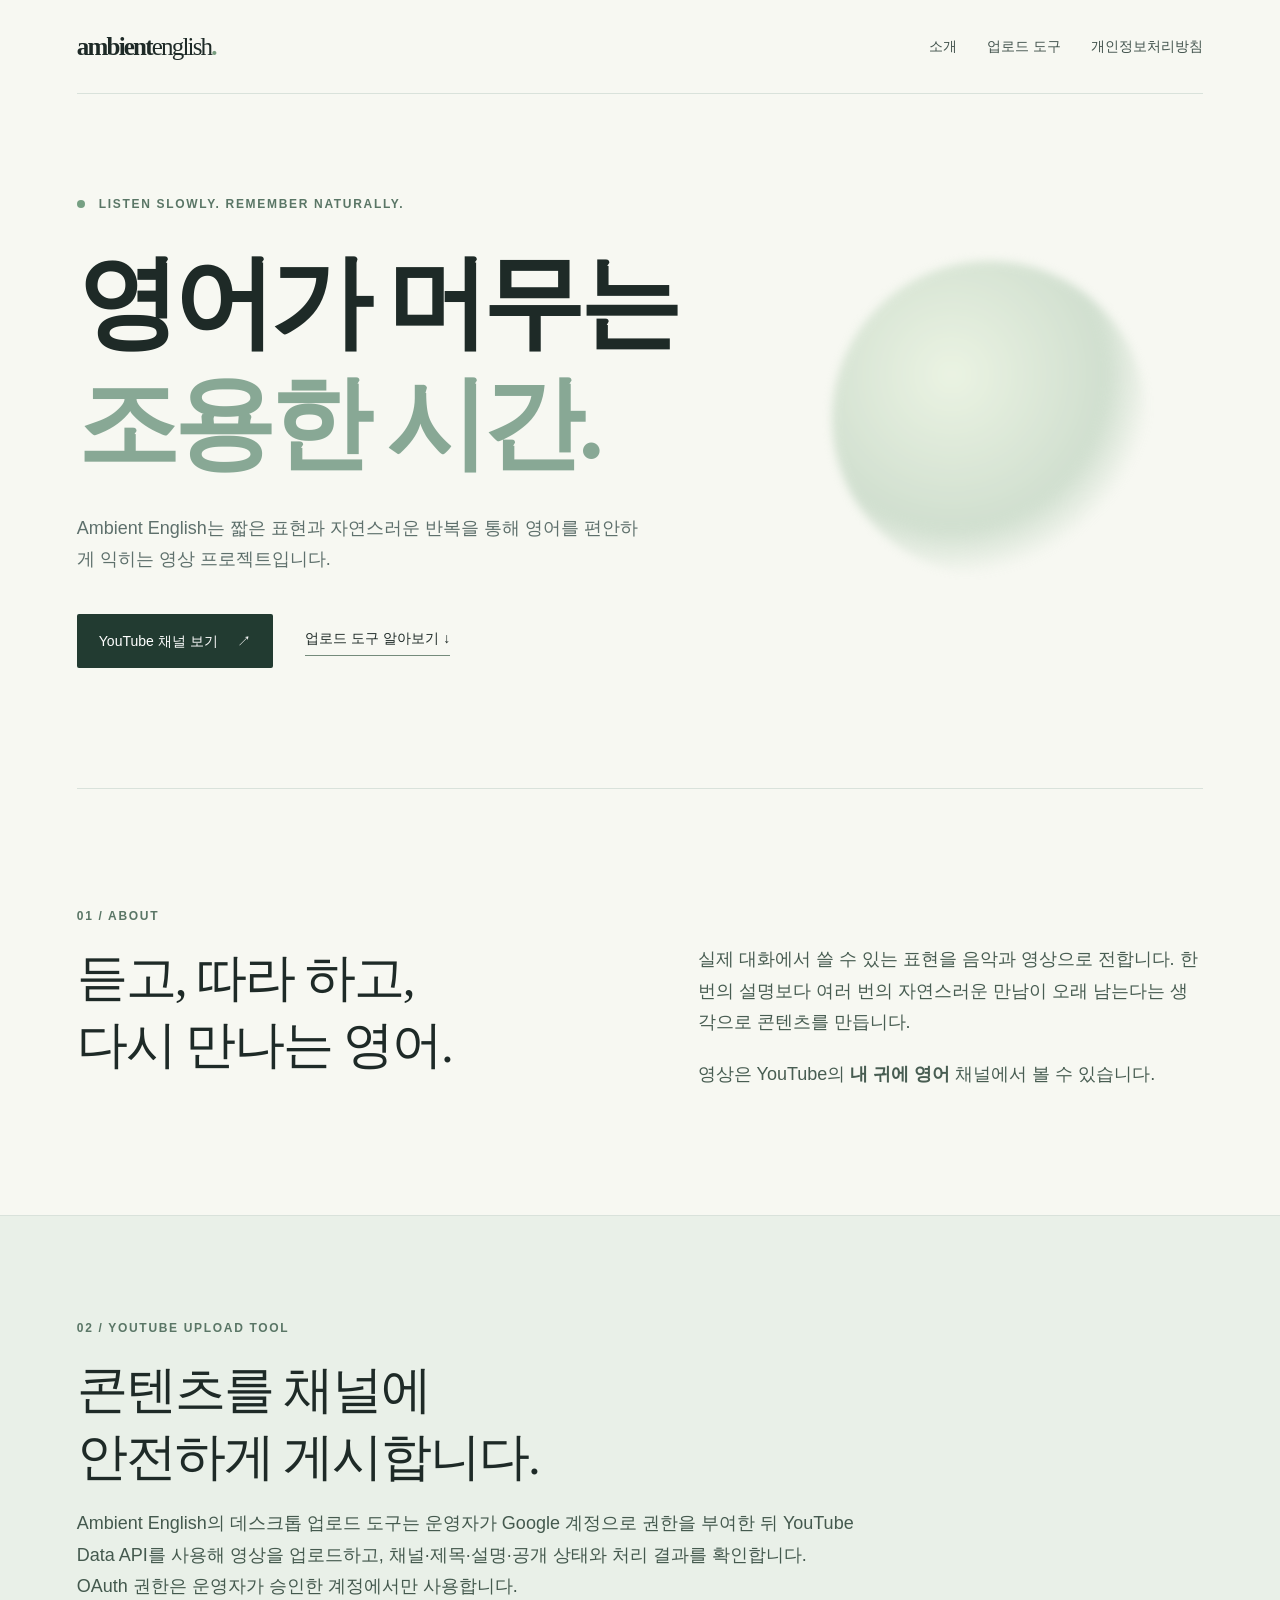
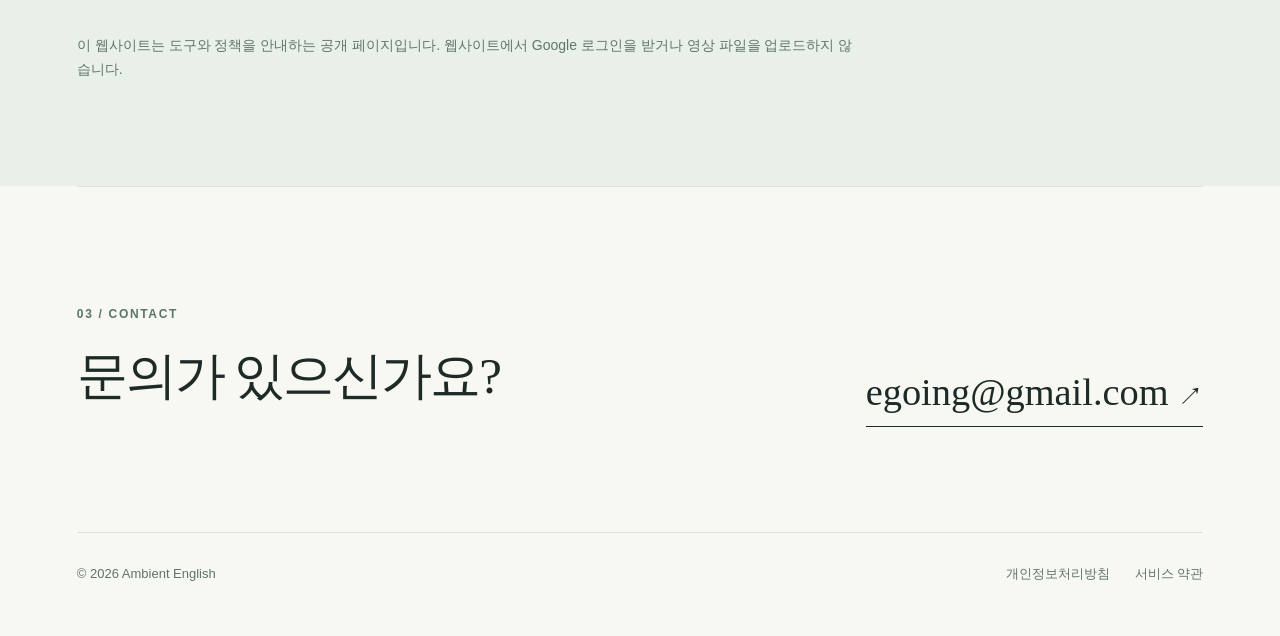
==== index.html @ 1fc2af3e "Ambient English OAuth 안내 사이트와 정책 페이지 구성" ====
<!doctype html>
<html lang="ko">
<head>
  <meta charset="utf-8">
  <meta name="viewport" content="width=device-width, initial-scale=1">
  <meta name="description" content="Ambient English의 영어 학습 영상과 YouTube 업로드 도구 안내">
  <title>Ambient English | 영어를 듣는 조용한 시간</title>
  <link rel="stylesheet" href="styles.css">
</head>
<body>
  <div class="shell">
    <header class="site-header">
      <a class="brand" href="./" aria-label="Ambient English 홈">ambient<span>english</span><i aria-hidden="true">.</i></a>
      <nav aria-label="주요 메뉴"><a href="#about">소개</a><a href="#tool">업로드 도구</a><a href="privacy.html">개인정보처리방침</a></nav>
    </header>
    <main>
      <section class="hero">
        <div class="eyebrow"><span class="dot"></span> Listen slowly. Remember naturally.</div>
        <h1>영어가 머무는<br><em>조용한 시간.</em></h1>
        <p>Ambient English는 짧은 표현과 자연스러운 반복을 통해 영어를 편안하게 익히는 영상 프로젝트입니다.</p>
        <div class="hero-actions"><a class="button" href="https://www.youtube.com/channel/UCPTCLWE58y75HklKv0tUBaA">YouTube 채널 보기 <span aria-hidden="true">↗</span></a><a class="text-link" href="#tool">업로드 도구 알아보기 <span aria-hidden="true">↓</span></a></div>
      </section>
      <section id="about" class="section split">
        <div><p class="section-num">01 / ABOUT</p><h2>듣고, 따라 하고,<br>다시 만나는 영어.</h2></div>
        <div class="section-copy"><p>실제 대화에서 쓸 수 있는 표현을 음악과 영상으로 전합니다. 한 번의 설명보다 여러 번의 자연스러운 만남이 오래 남는다는 생각으로 콘텐츠를 만듭니다.</p><p>영상은 YouTube의 <strong>내 귀에 영어</strong> 채널에서 볼 수 있습니다.</p></div>
      </section>
      <section id="tool" class="section tool-panel">
        <p class="section-num">02 / YOUTUBE UPLOAD TOOL</p>
        <h2>콘텐츠를 채널에<br>안전하게 게시합니다.</h2>
        <p>Ambient English의 데스크톱 업로드 도구는 운영자가 Google 계정으로 권한을 부여한 뒤 YouTube Data API를 사용해 영상을 업로드하고, 채널·제목·설명·공개 상태와 처리 결과를 확인합니다. OAuth 권한은 운영자가 승인한 계정에서만 사용합니다.</p>
        <p class="small">이 웹사이트는 도구와 정책을 안내하는 공개 페이지입니다. 웹사이트에서 Google 로그인을 받거나 영상 파일을 업로드하지 않습니다.</p>
      </section>
      <section class="section contact-panel">
        <div><p class="section-num">03 / CONTACT</p><h2>문의가 있으신가요?</h2></div>
        <a class="contact-link" href="mailto:egoing@gmail.com">egoing@gmail.com <span aria-hidden="true">↗</span></a>
      </section>
    </main>
    <footer><span>© 2026 Ambient English</span><div><a href="privacy.html">개인정보처리방침</a><a href="terms.html">서비스 약관</a></div></footer>
  </div>
</body>
</html>
---- styles.css ----
:root{color-scheme:light;--ink:#1e2a27;--muted:#5e706c;--accent:#d0e4d7;--line:#d9e2db;--paper:#f7f8f2}*{box-sizing:border-box}html{scroll-behavior:smooth}body{margin:0;background:var(--paper);color:var(--ink);font-family:-apple-system,BlinkMacSystemFont,"Noto Sans KR","Apple SD Gothic Neo",sans-serif;line-height:1.75}a{color:inherit}a:focus-visible{outline:2px solid #47745d;outline-offset:4px}.shell{max-width:1380px;margin:auto;padding:0 6vw}.site-header{min-height:94px;display:flex;align-items:center;justify-content:space-between;gap:24px;border-bottom:1px solid var(--line)}.brand{text-decoration:none;font-family:Georgia,serif;font-size:25px;letter-spacing:-1.8px;font-weight:bold;white-space:nowrap}.brand span{font-weight:normal}.brand i{font-style:normal;color:#799e81}.site-header nav,.site-header nav a,footer a{text-decoration:none}.site-header nav{display:flex;gap:30px;font-size:14px;color:#42534d}.site-header nav a:hover,footer a:hover{text-decoration:underline}.hero{min-height:655px;display:flex;flex-direction:column;justify-content:center;padding:100px 0 120px;position:relative}.hero:after{content:"";width:315px;height:315px;position:absolute;right:5%;top:24%;background:radial-gradient(circle at 38% 36%,#e7f2de 0,#c4d7c4 55%,transparent 72%);border-radius:50%;filter:blur(5px);opacity:.75;z-index:-1}.eyebrow,.section-num{font-size:12px;letter-spacing:.14em;font-weight:700;color:#5a7666;text-transform:uppercase}.dot{display:inline-block;width:8px;height:8px;background:#76a083;border-radius:50%;margin-right:9px}.hero h1{font-family:Georgia,"Noto Serif KR",serif;font-size:clamp(56px,8vw,112px);line-height:1.18;letter-spacing:-.055em;margin:28px 0}.hero h1 em{font-style:normal;color:#88a895}.hero>p{max-width:570px;font-size:18px;color:var(--muted);margin:0 0 38px}.hero-actions{display:flex;align-items:center;gap:32px;flex-wrap:wrap}.button{background:#223b31;color:white;padding:15px 22px;text-decoration:none;border-radius:2px;font-size:14px}.button:hover{background:#355b48}.button span{margin-left:16px}.text-link{font-size:14px;text-decoration:none;border-bottom:1px solid #758b7c;padding-bottom:4px}.section{padding:105px 0;border-top:1px solid var(--line)}.split{display:grid;grid-template-columns:1fr 1fr;gap:9vw}.section h2{font-family:Georgia,"Noto Serif KR",serif;font-size:clamp(34px,4vw,60px);letter-spacing:-.04em;line-height:1.3;font-weight:500;margin:18px 0}.section-copy{padding-top:50px;color:#485d52;font-size:18px;max-width:530px}.section-copy p{margin:0 0 20px}.tool-panel{background:#e9f0e8;margin:0 -6vw;padding:90px 6vw}.tool-panel>p:not(.section-num){max-width:780px;font-size:18px;color:#44594e}.tool-panel .small{font-size:14px!important;color:#62756b!important;margin-top:30px}.contact-panel{display:flex;align-items:end;justify-content:space-between;gap:30px}.contact-link{font-family:Georgia,serif;font-size:clamp(24px,3vw,42px);text-decoration:none;border-bottom:1px solid}.contact-link span{font-size:.65em}footer{display:flex;justify-content:space-between;gap:20px;flex-wrap:wrap;border-top:1px solid var(--line);padding:30px 0 50px;color:#61736a;font-size:13px}footer div{display:flex;gap:25px}.legal{max-width:800px;margin:0 auto;padding:90px 0 120px}.legal h1{font-family:Georgia,"Noto Serif KR",serif;font-size:clamp(42px,6vw,76px);line-height:1.2;letter-spacing:-.05em;margin:14px 0 22px}.legal .lead{font-size:19px;color:#53675d}.effective{font-size:13px;color:#718277;margin:28px 0 65px}.legal section{border-top:1px solid var(--line);padding:27px 0}.legal section h2{font-size:20px;margin:0 0 12px}.legal section p{margin:0;color:#475a50}.legal section a{text-underline-offset:3px}.legal code{font-size:.88em;overflow-wrap:anywhere}@media(max-width:700px){.shell{padding:0 22px}.site-header{min-height:76px;align-items:flex-start;padding:20px 0;flex-direction:column;gap:12px}.site-header nav{gap:16px;font-size:12px;flex-wrap:wrap}.hero{min-height:570px;padding:80px 0}.hero:after{width:210px;height:210px;top:20%;right:-20px}.hero>p{font-size:16px}.split{grid-template-columns:1fr;gap:0}.section{padding:75px 0}.section-copy{padding-top:10px;font-size:16px}.tool-panel{margin:0 -22px;padding:75px 22px}.tool-panel>p:not(.section-num){font-size:16px}.contact-panel{display:block}.contact-link{display:inline-block;margin-top:20px}.legal{padding:70px 0 90px}.legal .lead{font-size:17px}}
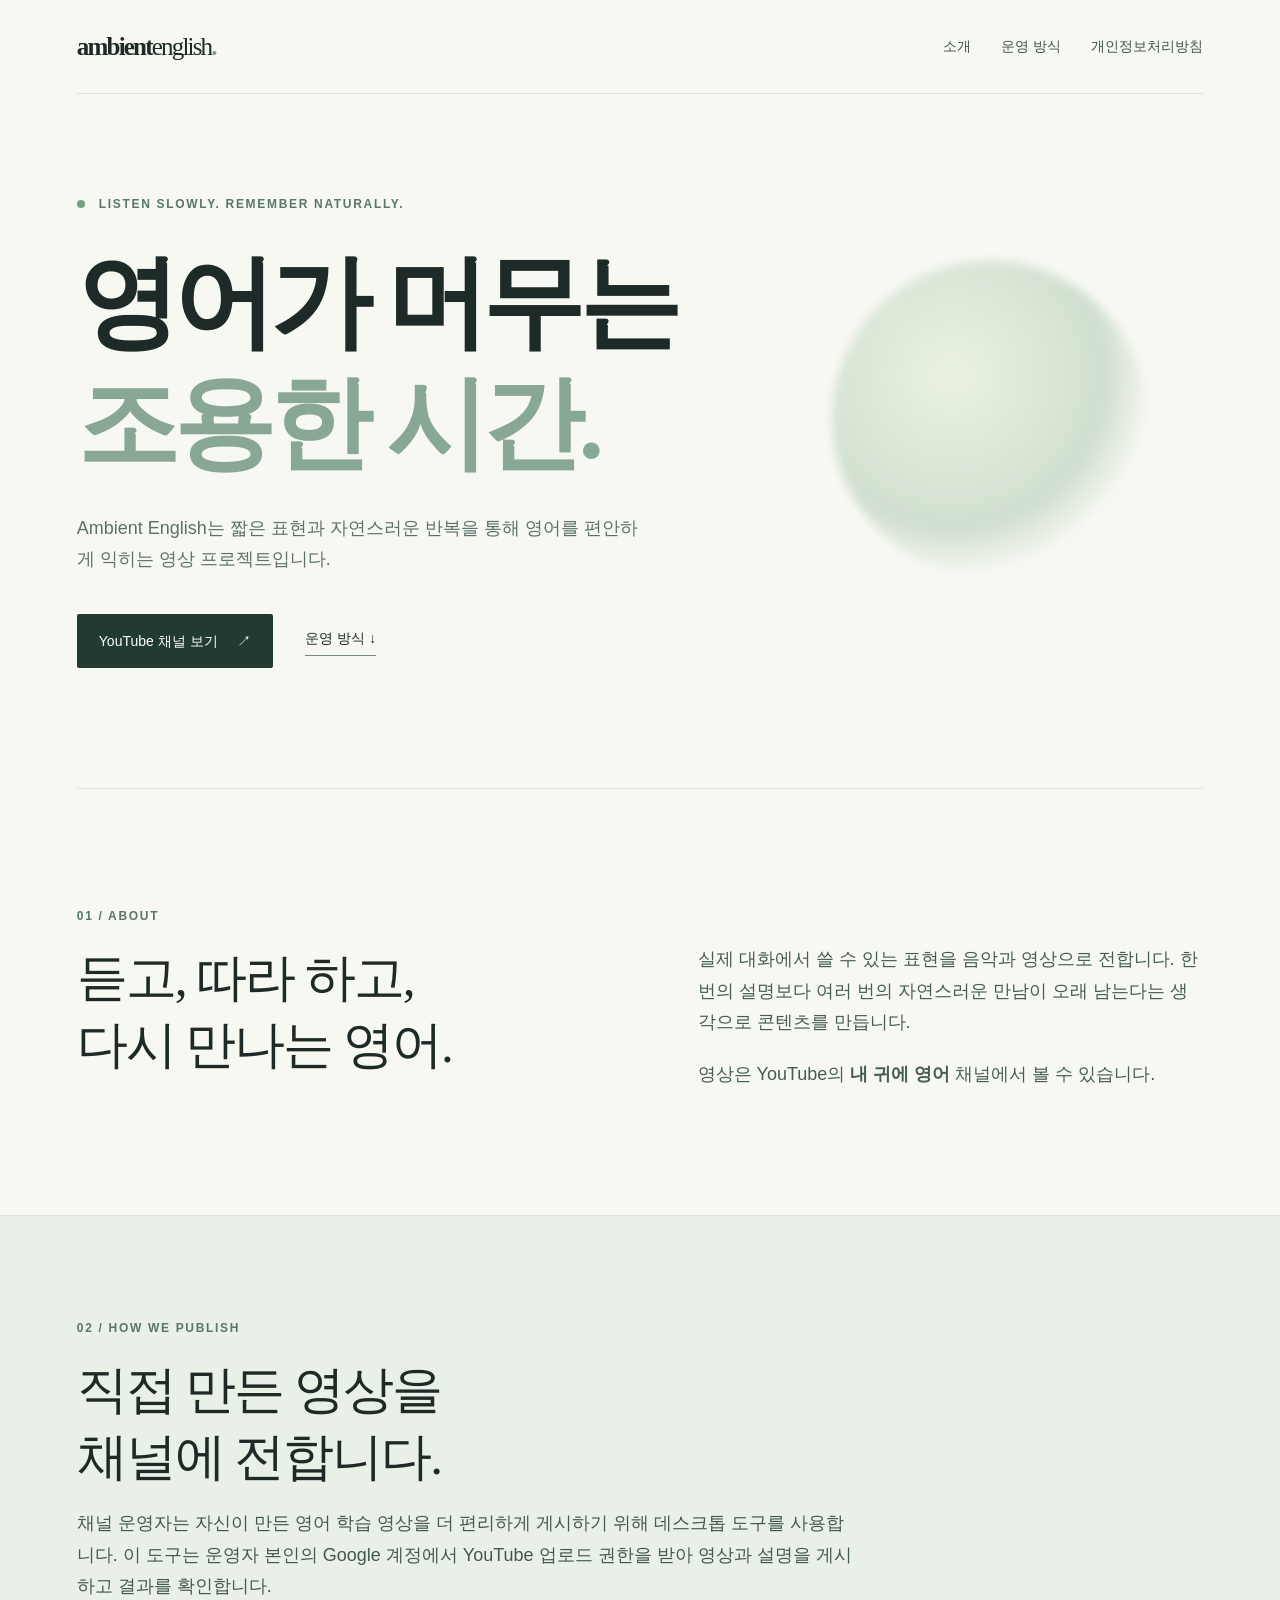
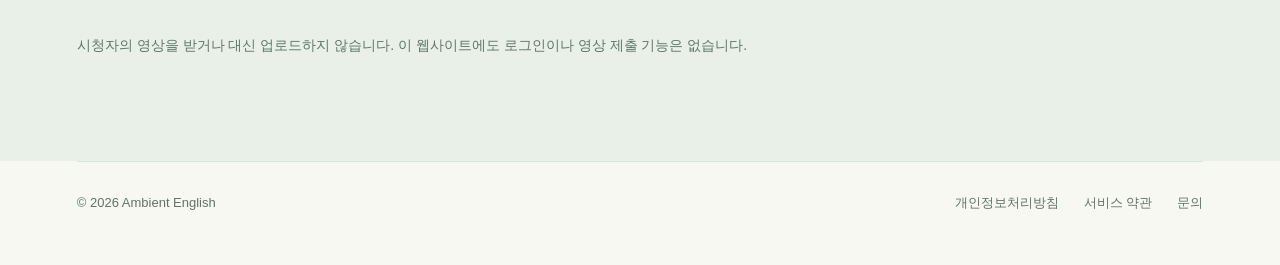
==== commit b4bab4be: "운영자 전용 영상 업로드로 안내 문구 정정" ====
--- a/index.html
+++ b/index.html
@@ -11,31 +11,27 @@
   <div class="shell">
     <header class="site-header">
       <a class="brand" href="./" aria-label="Ambient English 홈">ambient<span>english</span><i aria-hidden="true">.</i></a>
-      <nav aria-label="주요 메뉴"><a href="#about">소개</a><a href="#tool">업로드 도구</a><a href="privacy.html">개인정보처리방침</a></nav>
+      <nav aria-label="주요 메뉴"><a href="#about">소개</a><a href="#tool">운영 방식</a><a href="privacy.html">개인정보처리방침</a></nav>
     </header>
     <main>
       <section class="hero">
         <div class="eyebrow"><span class="dot"></span> Listen slowly. Remember naturally.</div>
         <h1>영어가 머무는<br><em>조용한 시간.</em></h1>
         <p>Ambient English는 짧은 표현과 자연스러운 반복을 통해 영어를 편안하게 익히는 영상 프로젝트입니다.</p>
-        <div class="hero-actions"><a class="button" href="https://www.youtube.com/channel/UCPTCLWE58y75HklKv0tUBaA">YouTube 채널 보기 <span aria-hidden="true">↗</span></a><a class="text-link" href="#tool">업로드 도구 알아보기 <span aria-hidden="true">↓</span></a></div>
+        <div class="hero-actions"><a class="button" href="https://www.youtube.com/channel/UCPTCLWE58y75HklKv0tUBaA">YouTube 채널 보기 <span aria-hidden="true">↗</span></a><a class="text-link" href="#tool">운영 방식 <span aria-hidden="true">↓</span></a></div>
       </section>
       <section id="about" class="section split">
         <div><p class="section-num">01 / ABOUT</p><h2>듣고, 따라 하고,<br>다시 만나는 영어.</h2></div>
         <div class="section-copy"><p>실제 대화에서 쓸 수 있는 표현을 음악과 영상으로 전합니다. 한 번의 설명보다 여러 번의 자연스러운 만남이 오래 남는다는 생각으로 콘텐츠를 만듭니다.</p><p>영상은 YouTube의 <strong>내 귀에 영어</strong> 채널에서 볼 수 있습니다.</p></div>
       </section>
       <section id="tool" class="section tool-panel">
-        <p class="section-num">02 / YOUTUBE UPLOAD TOOL</p>
-        <h2>콘텐츠를 채널에<br>안전하게 게시합니다.</h2>
-        <p>Ambient English의 데스크톱 업로드 도구는 운영자가 Google 계정으로 권한을 부여한 뒤 YouTube Data API를 사용해 영상을 업로드하고, 채널·제목·설명·공개 상태와 처리 결과를 확인합니다. OAuth 권한은 운영자가 승인한 계정에서만 사용합니다.</p>
-        <p class="small">이 웹사이트는 도구와 정책을 안내하는 공개 페이지입니다. 웹사이트에서 Google 로그인을 받거나 영상 파일을 업로드하지 않습니다.</p>
-      </section>
-      <section class="section contact-panel">
-        <div><p class="section-num">03 / CONTACT</p><h2>문의가 있으신가요?</h2></div>
-        <a class="contact-link" href="mailto:egoing@gmail.com">egoing@gmail.com <span aria-hidden="true">↗</span></a>
+        <p class="section-num">02 / HOW WE PUBLISH</p>
+        <h2>직접 만든 영상을<br>채널에 전합니다.</h2>
+        <p>채널 운영자는 자신이 만든 영어 학습 영상을 더 편리하게 게시하기 위해 데스크톱 도구를 사용합니다. 이 도구는 운영자 본인의 Google 계정에서 YouTube 업로드 권한을 받아 영상과 설명을 게시하고 결과를 확인합니다.</p>
+        <p class="small">시청자의 영상을 받거나 대신 업로드하지 않습니다. 이 웹사이트에도 로그인이나 영상 제출 기능은 없습니다.</p>
       </section>
     </main>
-    <footer><span>© 2026 Ambient English</span><div><a href="privacy.html">개인정보처리방침</a><a href="terms.html">서비스 약관</a></div></footer>
+    <footer><span>© 2026 Ambient English</span><div><a href="privacy.html">개인정보처리방침</a><a href="terms.html">서비스 약관</a><a href="mailto:egoing@gmail.com">문의</a></div></footer>
   </div>
 </body>
 </html>
